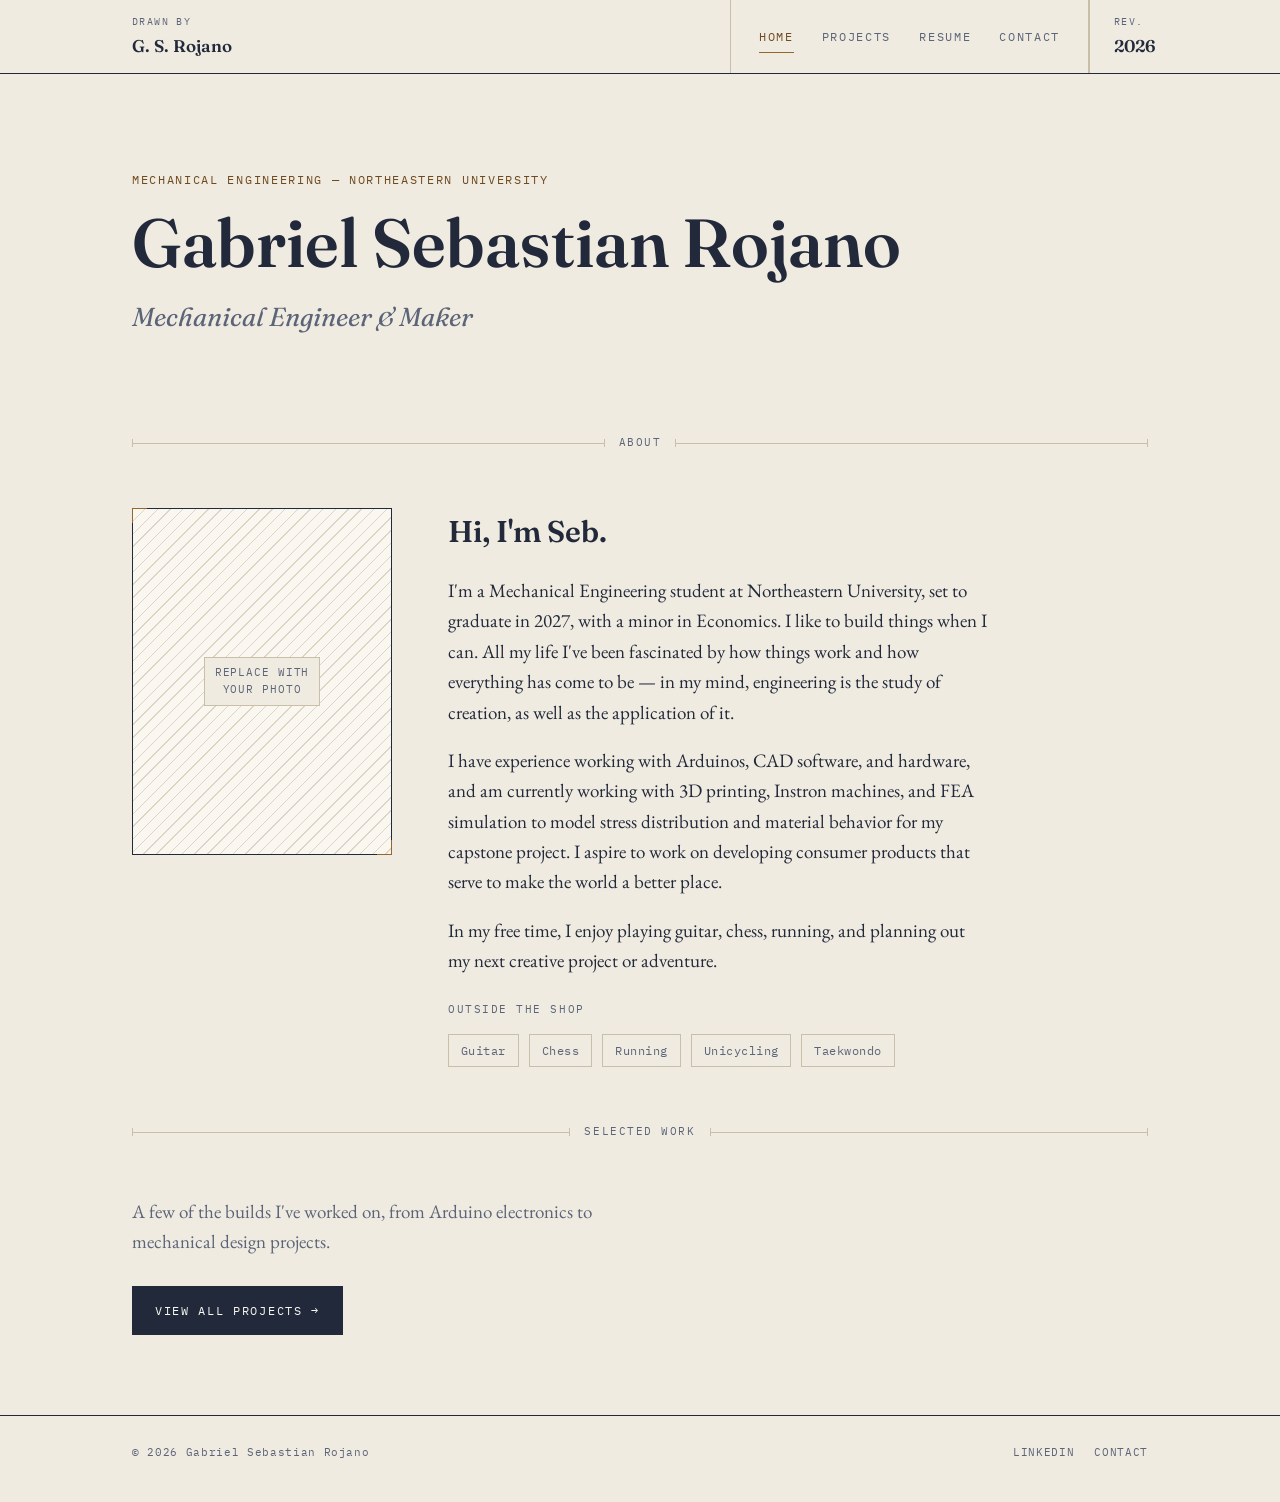
==== index.html @ d032fa63 "Add files via upload" ====
<!DOCTYPE html>
<html lang="en">
<head>
<meta charset="UTF-8">
<meta name="viewport" content="width=device-width, initial-scale=1.0">
<title>Gabriel Sebastian Rojano — Mechanical Engineer</title>
<meta name="description" content="Portfolio of Gabriel Sebastian Rojano, Mechanical Engineering student at Northeastern University.">
<link rel="stylesheet" href="styles.css">
</head>
<body>

<header class="titleblock">
  <div class="tb-grid">
    <div class="tb-cell">
      <span class="tb-label">Drawn by</span>
      <span class="tb-value">G. S. Rojano</span>
    </div>
    <nav class="tb-nav">
      <a href="index.html" class="active">Home</a>
      <a href="projects.html">Projects</a>
      <a href="resume.html">Resume</a>
      <a href="contact.html">Contact</a>
    </nav>
    <div class="tb-cell">
      <span class="tb-label">Rev.</span>
      <span class="tb-value">2026</span>
    </div>
  </div>
</header>

<main class="wrap">

  <section class="hero">
    <p class="eyebrow">Mechanical Engineering — Northeastern University</p>
    <h1>Gabriel Sebastian&nbsp;Rojano</h1>
    <p class="role">Mechanical Engineer &amp; Maker</p>
  </section>

  <div class="dim-divider">
    <span class="dim-line"></span>
    <span class="dim-label">About</span>
    <span class="dim-line"></span>
  </div>

  <section class="about-grid">
    <div class="frame">
      <span>Replace with<br>your photo</span>
    </div>
    <div class="about-copy">
      <h2>Hi, I'm Seb.</h2>
      <p>
        I'm a Mechanical Engineering student at Northeastern University, set to graduate in 2027,
        with a minor in Economics. I like to build things when I can. All my life I've been
        fascinated by how things work and how everything has come to be — in my mind, engineering
        is the study of creation, as well as the application of it.
      </p>
      <p>
        I have experience working with Arduinos, CAD software, and hardware, and am currently
        working with 3D printing, Instron machines, and FEA simulation to model stress distribution
        and material behavior for my capstone project. I aspire to work on developing consumer
        products that serve to make the world a better place.
      </p>
      <p>
        In my free time, I enjoy playing guitar, chess, running, and planning out my next creative
        project or adventure.
      </p>
      <div class="tags">
        <span class="tags-label">Outside the shop</span>
        <span class="tag">Guitar</span>
        <span class="tag">Chess</span>
        <span class="tag">Running</span>
        <span class="tag">Unicycling</span>
        <span class="tag">Taekwondo</span>
      </div>
    </div>
  </section>

  <div class="dim-divider">
    <span class="dim-line"></span>
    <span class="dim-label">Selected Work</span>
    <span class="dim-line"></span>
  </div>

  <section style="margin-bottom: 40px;">
    <p style="max-width: 60ch; color: var(--ink-soft); margin-bottom: 28px;">
      A few of the builds I've worked on, from Arduino electronics to mechanical design projects.
    </p>
    <a href="projects.html" class="btn">View all projects →</a>
  </section>

</main>

<footer>
  <div class="wrap">
    <p>© 2026 Gabriel Sebastian Rojano</p>
    <div class="footer-links">
      <a href="https://www.linkedin.com/in/sebastian-rojano" target="_blank" rel="noopener">LinkedIn</a>
      <a href="contact.html">Contact</a>
    </div>
  </div>
</footer>

</body>
</html>
---- styles.css ----
/* =========================================================
   Gabriel Sebastian Rojano — Portfolio
   Design direction: drafting-table elegance.
   Title-block navigation, dimension-line dividers, ledger tables.
   ========================================================= */

@import url('https://fonts.googleapis.com/css2?family=Fraunces:opsz,wght@9..144,400;9..144,500;9..144,600;9..144,700&family=EB+Garamond:ital,wght@0,400;0,500;0,600;1,400&family=IBM+Plex+Mono:wght@400;500&display=swap');

:root {
  /* --- Color tokens --- */
  --paper: #F0EBE0;        /* base linen background */
  --paper-light: #FAF7F0;  /* card / raised surface */
  --ink: #22293B;          /* primary text, deep navy-ink */
  --ink-soft: #5B6478;     /* secondary text */
  --line: #C9BFA8;         /* hairline rules, warm tan-grey */
  --line-soft: #DCD5C4;    /* faint rules */
  --brass: #93672E;        /* primary accent */
  --brass-dark: #6E4A1F;   /* accent hover / pressed */
  --burgundy: #6E2A34;     /* secondary accent, sparing use */

  /* --- Type tokens --- */
  --font-display: 'Fraunces', serif;
  --font-body: 'EB Garamond', serif;
  --font-mono: 'IBM Plex Mono', monospace;

  --tracking-label: 0.14em;
}

* { box-sizing: border-box; }

html {
  scroll-behavior: smooth;
}

@media (prefers-reduced-motion: reduce) {
  html { scroll-behavior: auto; }
  * { animation-duration: 0.01ms !important; transition-duration: 0.01ms !important; }
}

body {
  margin: 0;
  background: var(--paper);
  color: var(--ink);
  font-family: var(--font-body);
  font-size: 19px;
  line-height: 1.6;
  -webkit-font-smoothing: antialiased;
}

a {
  color: inherit;
  text-decoration: none;
}

img { max-width: 100%; display: block; }

.wrap {
  max-width: 1080px;
  margin: 0 auto;
  padding: 0 32px;
}

/* =========================================================
   Title-block header (signature nav element)
   ========================================================= */

.titleblock {
  border-bottom: 1.5px solid var(--ink);
  background: var(--paper);
  position: sticky;
  top: 0;
  z-index: 50;
}

.tb-grid {
  max-width: 1080px;
  margin: 0 auto;
  display: grid;
  grid-template-columns: 1fr auto auto;
  align-items: stretch;
}

.tb-cell {
  padding: 14px 24px;
  display: flex;
  flex-direction: column;
  justify-content: center;
  border-left: 1px solid var(--line);
}
.tb-cell:first-child { border-left: none; padding-left: 32px; }

.tb-label {
  font-family: var(--font-mono);
  font-size: 10px;
  letter-spacing: var(--tracking-label);
  color: var(--ink-soft);
  text-transform: uppercase;
  margin-bottom: 2px;
}

.tb-value {
  font-family: var(--font-display);
  font-size: 17px;
  font-weight: 600;
  color: var(--ink);
}

.tb-nav {
  display: flex;
  align-items: center;
  gap: 28px;
  padding: 0 28px;
  border-left: 1px solid var(--line);
  border-right: 1px solid var(--line);
}

.tb-nav a {
  font-family: var(--font-mono);
  font-size: 12px;
  letter-spacing: var(--tracking-label);
  text-transform: uppercase;
  color: var(--ink-soft);
  padding: 6px 0;
  border-bottom: 1px solid transparent;
  white-space: nowrap;
}

.tb-nav a:hover,
.tb-nav a.active {
  color: var(--brass-dark);
  border-bottom-color: var(--brass);
}

.tb-nav a:focus-visible,
a:focus-visible,
button:focus-visible,
input:focus-visible,
textarea:focus-visible {
  outline: 2px solid var(--brass);
  outline-offset: 3px;
}

@media (max-width: 720px) {
  .tb-grid { grid-template-columns: 1fr; }
  .tb-cell:first-child { padding: 14px 20px 6px; }
  .tb-nav {
    border-left: none;
    border-right: none;
    border-top: 1px solid var(--line);
    padding: 10px 20px;
    gap: 18px;
    flex-wrap: wrap;
  }
  .tb-cell:last-child { display: none; }
}

/* =========================================================
   Dimension-line divider (recurring signature motif)
   ========================================================= */

.dim-divider {
  display: flex;
  align-items: center;
  gap: 14px;
  margin: 56px 0;
  color: var(--ink-soft);
}

.dim-divider .dim-line {
  flex: 1;
  height: 1px;
  background: var(--line);
  position: relative;
}
.dim-divider .dim-line::before,
.dim-divider .dim-line::after {
  content: "";
  position: absolute;
  width: 1px;
  height: 8px;
  background: var(--line);
  top: -3.5px;
}
.dim-divider .dim-line::before { left: 0; }
.dim-divider .dim-line::after { right: 0; }

.dim-divider .dim-label {
  font-family: var(--font-mono);
  font-size: 11px;
  letter-spacing: var(--tracking-label);
  text-transform: uppercase;
  white-space: nowrap;
}

/* =========================================================
   Hero
   ========================================================= */

.hero {
  padding: 96px 0 40px;
}

.hero .eyebrow {
  font-family: var(--font-mono);
  font-size: 12px;
  letter-spacing: var(--tracking-label);
  text-transform: uppercase;
  color: var(--brass-dark);
  margin: 0 0 18px;
}

.hero h1 {
  font-family: var(--font-display);
  font-optical-sizing: auto;
  font-weight: 600;
  font-size: clamp(40px, 6vw, 68px);
  line-height: 1.05;
  margin: 0 0 18px;
  color: var(--ink);
}

.hero .role {
  font-family: var(--font-display);
  font-style: italic;
  font-weight: 400;
  font-size: clamp(20px, 2.6vw, 26px);
  color: var(--ink-soft);
  margin: 0;
}

/* =========================================================
   About
   ========================================================= */

.about-grid {
  display: grid;
  grid-template-columns: 260px 1fr;
  gap: 56px;
  align-items: start;
}

@media (max-width: 720px) {
  .about-grid { grid-template-columns: 1fr; gap: 32px; }
}

.frame {
  aspect-ratio: 3/4;
  border: 1.5px solid var(--ink);
  position: relative;
  background: repeating-linear-gradient(
    135deg,
    var(--paper-light) 0px,
    var(--paper-light) 8px,
    var(--line-soft) 8px,
    var(--line-soft) 9px
  );
  display: flex;
  align-items: center;
  justify-content: center;
  padding: 16px;
}

.frame::before,
.frame::after,
.frame .corner-tl,
.frame .corner-br {
  content: "";
  position: absolute;
  width: 14px;
  height: 14px;
  border: 1px solid var(--brass);
}
.frame::before { top: -1px; left: -1px; border-right: none; border-bottom: none; }
.frame::after { bottom: -1px; right: -1px; border-left: none; border-top: none; }

.frame span {
  font-family: var(--font-mono);
  font-size: 11px;
  text-align: center;
  color: var(--ink-soft);
  letter-spacing: 0.08em;
  text-transform: uppercase;
  background: var(--paper);
  padding: 6px 10px;
  border: 1px solid var(--line);
}

.about-copy h2,
.section-heading {
  font-family: var(--font-display);
  font-weight: 600;
  font-size: 30px;
  margin: 0 0 20px;
}

.about-copy p {
  margin: 0 0 18px;
  color: var(--ink);
  max-width: 60ch;
}

.tags {
  display: flex;
  flex-wrap: wrap;
  gap: 10px;
  margin-top: 24px;
}

.tags .tags-label {
  font-family: var(--font-mono);
  font-size: 11px;
  letter-spacing: var(--tracking-label);
  text-transform: uppercase;
  color: var(--ink-soft);
  width: 100%;
  margin-bottom: 6px;
}

.tag {
  font-family: var(--font-mono);
  font-size: 12px;
  padding: 6px 12px;
  border: 1px solid var(--line);
  color: var(--ink-soft);
  letter-spacing: 0.04em;
}

/* =========================================================
   Buttons / links
   ========================================================= */

.btn {
  display: inline-flex;
  align-items: center;
  gap: 10px;
  font-family: var(--font-mono);
  font-size: 12px;
  letter-spacing: var(--tracking-label);
  text-transform: uppercase;
  color: var(--paper-light);
  background: var(--ink);
  padding: 14px 22px;
  border: 1px solid var(--ink);
  transition: background 0.15s ease, color 0.15s ease;
}
.btn:hover { background: var(--brass-dark); border-color: var(--brass-dark); }

.btn-outline {
  color: var(--ink);
  background: transparent;
  border: 1px solid var(--ink);
}
.btn-outline:hover { color: var(--paper-light); background: var(--ink); }

.text-link {
  font-family: var(--font-mono);
  font-size: 12px;
  letter-spacing: var(--tracking-label);
  text-transform: uppercase;
  color: var(--brass-dark);
  border-bottom: 1px solid var(--brass);
  padding-bottom: 2px;
}
.text-link:hover { color: var(--burgundy); border-color: var(--burgundy); }

/* =========================================================
   Project grid ("sheets")
   ========================================================= */

.sheet-grid {
  display: grid;
  grid-template-columns: repeat(2, 1fr);
  gap: 28px;
}

@media (max-width: 720px) {
  .sheet-grid { grid-template-columns: 1fr; }
}

.sheet-card {
  border: 1.5px solid var(--ink);
  background: var(--paper-light);
  display: flex;
  flex-direction: column;
  transition: transform 0.15s ease, box-shadow 0.15s ease;
}

.sheet-card:hover {
  transform: translateY(-3px);
  box-shadow: 6px 6px 0 var(--line);
}

.sheet-head {
  display: flex;
  justify-content: space-between;
  align-items: center;
  padding: 12px 18px;
  border-bottom: 1px solid var(--line);
  font-family: var(--font-mono);
  font-size: 10px;
  letter-spacing: var(--tracking-label);
  text-transform: uppercase;
  color: var(--ink-soft);
}

.sheet-visual {
  aspect-ratio: 16/9;
  background: repeating-linear-gradient(
    45deg,
    var(--paper) 0px,
    var(--paper) 9px,
    var(--line-soft) 9px,
    var(--line-soft) 10px
  );
  display: flex;
  align-items: center;
  justify-content: center;
  border-bottom: 1px solid var(--line);
}

.sheet-visual span {
  font-family: var(--font-mono);
  font-size: 11px;
  color: var(--ink-soft);
  background: var(--paper-light);
  padding: 6px 12px;
  border: 1px solid var(--line);
  text-transform: uppercase;
  letter-spacing: 0.06em;
}

.sheet-body {
  padding: 22px 24px 26px;
  flex: 1;
  display: flex;
  flex-direction: column;
}

.sheet-body h3 {
  font-family: var(--font-display);
  font-size: 23px;
  font-weight: 600;
  margin: 0 0 10px;
}

.sheet-body p {
  color: var(--ink-soft);
  font-size: 17px;
  margin: 0 0 18px;
  flex: 1;
}

/* =========================================================
   Resume / ledger tables
   ========================================================= */

.ledger-block { margin-bottom: 48px; }

.ledger-block h2 {
  font-family: var(--font-display);
  font-size: 24px;
  font-weight: 600;
  margin: 0 0 4px;
}

.ledger-block .ledger-sub {
  font-family: var(--font-mono);
  font-size: 11px;
  letter-spacing: var(--tracking-label);
  text-transform: uppercase;
  color: var(--ink-soft);
  margin: 0 0 22px;
}

.ledger-row {
  display: grid;
  grid-template-columns: 170px 1fr;
  gap: 24px;
  padding: 20px 0;
  border-top: 1px solid var(--line-soft);
}
.ledger-row:first-of-type { border-top: 1px solid var(--ink); }

@media (max-width: 640px) {
  .ledger-row { grid-template-columns: 1fr; gap: 6px; }
}

.ledger-date {
  font-family: var(--font-mono);
  font-size: 12px;
  color: var(--ink-soft);
  letter-spacing: 0.03em;
  padding-top: 2px;
}

.ledger-main h3 {
  font-family: var(--font-display);
  font-weight: 600;
  font-size: 19px;
  margin: 0 0 2px;
}

.ledger-main .ledger-place {
  font-style: italic;
  color: var(--ink-soft);
  font-size: 16px;
  margin: 0 0 10px;
}

.ledger-main ul {
  margin: 0;
  padding-left: 20px;
}
.ledger-main li { margin-bottom: 6px; color: var(--ink); }

.skill-grid {
  display: grid;
  grid-template-columns: repeat(3, 1fr);
  gap: 24px;
}
@media (max-width: 640px) {
  .skill-grid { grid-template-columns: 1fr 1fr; }
}
.skill-cat .tags-label {
  font-family: var(--font-mono);
  font-size: 11px;
  letter-spacing: var(--tracking-label);
  text-transform: uppercase;
  color: var(--brass-dark);
  margin-bottom: 10px;
  display: block;
}
.skill-cat p { margin: 0; color: var(--ink); font-size: 17px; }

/* =========================================================
   Contact
   ========================================================= */

.contact-grid {
  display: grid;
  grid-template-columns: 1fr 300px;
  gap: 56px;
}
@media (max-width: 720px) {
  .contact-grid { grid-template-columns: 1fr; }
}

.field { margin-bottom: 26px; }

.field label {
  display: block;
  font-family: var(--font-mono);
  font-size: 11px;
  letter-spacing: var(--tracking-label);
  text-transform: uppercase;
  color: var(--ink-soft);
  margin-bottom: 8px;
}

.field input,
.field textarea {
  width: 100%;
  background: transparent;
  border: none;
  border-bottom: 1.5px solid var(--line);
  font-family: var(--font-body);
  font-size: 18px;
  color: var(--ink);
  padding: 8px 2px;
  font-style: italic;
}

.field input:focus,
.field textarea:focus {
  border-bottom-color: var(--brass);
}

.field textarea { resize: vertical; min-height: 110px; }

.contact-card {
  border: 1.5px solid var(--ink);
  padding: 26px;
  background: var(--paper-light);
  align-self: start;
}

.contact-card .tb-label { margin-bottom: 4px; }
.contact-card .contact-item { margin-bottom: 20px; }
.contact-card .contact-item:last-child { margin-bottom: 0; }
.contact-card .contact-item .tb-value { font-size: 15px; word-break: break-word; }

/* =========================================================
   Footer
   ========================================================= */

footer {
  border-top: 1.5px solid var(--ink);
  padding: 28px 0 40px;
  margin-top: 80px;
}

footer .wrap {
  display: flex;
  justify-content: space-between;
  align-items: center;
  flex-wrap: wrap;
  gap: 12px;
}

footer p {
  font-family: var(--font-mono);
  font-size: 11px;
  letter-spacing: 0.06em;
  color: var(--ink-soft);
  margin: 0;
}

footer .footer-links { display: flex; gap: 20px; }
footer .footer-links a {
  font-family: var(--font-mono);
  font-size: 11px;
  letter-spacing: 0.06em;
  color: var(--ink-soft);
  text-transform: uppercase;
}
footer .footer-links a:hover { color: var(--brass-dark); }

/* =========================================================
   Project detail pages
   ========================================================= */

.project-hero {
  padding: 48px 0 12px;
}

.project-hero .eyebrow-row {
  display: flex;
  justify-content: space-between;
  align-items: baseline;
  flex-wrap: wrap;
  gap: 8px;
  margin-bottom: 20px;
}

.project-hero h1 {
  font-family: var(--font-display);
  font-weight: 600;
  font-size: clamp(32px, 5vw, 50px);
  margin: 0 0 10px;
}

.project-hero .project-role {
  font-style: italic;
  color: var(--ink-soft);
  font-size: 19px;
  margin: 0;
}

.spec-strip {
  display: grid;
  grid-template-columns: repeat(4, 1fr);
  border: 1px solid var(--line);
  margin: 36px 0;
}
@media (max-width: 720px) {
  .spec-strip { grid-template-columns: repeat(2, 1fr); }
}
.spec-cell {
  padding: 16px 20px;
  border-left: 1px solid var(--line);
}
.spec-cell:first-child { border-left: none; }
@media (max-width: 720px) {
  .spec-cell:nth-child(2n+1) { border-left: none; }
  .spec-cell:nth-child(n+3) { border-top: 1px solid var(--line); }
}

.project-visual {
  aspect-ratio: 16/7;
  background: repeating-linear-gradient(
    45deg,
    var(--paper) 0px,
    var(--paper) 9px,
    var(--line-soft) 9px,
    var(--line-soft) 10px
  );
  border: 1.5px solid var(--ink);
  display: flex;
  align-items: center;
  justify-content: center;
  margin-bottom: 8px;
}
.project-visual span {
  font-family: var(--font-mono);
  font-size: 12px;
  color: var(--ink-soft);
  background: var(--paper-light);
  padding: 8px 14px;
  border: 1px solid var(--line);
  text-transform: uppercase;
  letter-spacing: 0.06em;
}
.visual-caption {
  font-family: var(--font-mono);
  font-size: 11px;
  color: var(--ink-soft);
  margin: 0 0 40px;
  text-align: center;
}

.project-body h2 {
  font-family: var(--font-display);
  font-weight: 600;
  font-size: 25px;
  margin: 40px 0 16px;
}
.project-body p { max-width: 68ch; margin: 0 0 16px; }
.project-body ul { max-width: 68ch; padding-left: 22px; }
.project-body li { margin-bottom: 8px; }

/* =========================================================
   Figure cards + media/text split (used on project detail pages
   featuring real report figures)
   ========================================================= */

.media-text-grid {
  display: grid;
  grid-template-columns: 1fr 1fr;
  gap: 48px;
  align-items: start;
  margin: 40px 0 8px;
}
@media (max-width: 800px) {
  .media-text-grid { grid-template-columns: 1fr; }
}

.figure-stack {
  display: flex;
  flex-direction: column;
  gap: 28px;
}

.figure-card {
  border: 1.5px solid var(--ink);
  background: var(--paper-light);
}

.figure-card img {
  width: 100%;
  display: block;
  border-bottom: 1px solid var(--line);
  background: #fff;
}

.figure-card-body {
  padding: 14px 18px 16px;
}

.figure-card-label {
  font-family: var(--font-mono);
  font-size: 10px;
  letter-spacing: var(--tracking-label);
  text-transform: uppercase;
  color: var(--brass-dark);
  margin: 0 0 6px;
}

.figure-card-caption {
  font-family: var(--font-body);
  font-style: italic;
  font-size: 15px;
  color: var(--ink-soft);
  margin: 0 0 12px;
}

.figure-card .text-link {
  font-size: 11px;
}

.project-text-col p {
  margin: 0 0 16px;
  max-width: 62ch;
}

.project-text-col .eyebrow {
  margin-top: 0;
}

/* =========================================================
   Photo gallery (real project photos)
   ========================================================= */

.photo-gallery {
  margin: 40px 0 8px;
}

.photo-hero {
  border: 1.5px solid var(--ink);
  background: var(--paper-light);
  margin-bottom: 20px;
}

.photo-hero img {
  width: 100%;
  display: block;
  border-bottom: 1px solid var(--line);
}

.photo-hero figcaption {
  padding: 12px 18px;
  font-family: var(--font-mono);
  font-size: 11px;
  letter-spacing: 0.04em;
  color: var(--ink-soft);
}

.photo-row {
  display: grid;
  grid-template-columns: repeat(2, 1fr);
  gap: 20px;
}
@media (max-width: 640px) {
  .photo-row { grid-template-columns: 1fr; }
}

.photo-row figure {
  margin: 0;
  border: 1.5px solid var(--ink);
  background: var(--paper-light);
}

.photo-row img {
  width: 100%;
  display: block;
  aspect-ratio: 4/3;
  object-fit: cover;
  border-bottom: 1px solid var(--line);
}

.photo-row figcaption {
  padding: 10px 16px;
  font-family: var(--font-mono);
  font-size: 11px;
  letter-spacing: 0.04em;
  color: var(--ink-soft);
}

.video-hero {
  border: 1.5px solid var(--ink);
  background: var(--paper-light);
  margin-bottom: 20px;
}

.video-hero video {
  width: 100%;
  display: block;
  border-bottom: 1px solid var(--line);
  background: #000;
}

.video-hero figcaption {
  padding: 12px 18px;
  font-family: var(--font-mono);
  font-size: 11px;
  letter-spacing: 0.04em;
  color: var(--ink-soft);
}

.photo-row figcaption em {
  color: var(--ink-soft);
  opacity: 0.75;
}

.writeup-link-row {
  display: flex;
  align-items: center;
  gap: 14px;
  margin: 24px 0 8px;
  flex-wrap: wrap;
}

.project-nav-links {
  display: flex;
  justify-content: space-between;
  margin: 60px 0 0;
  flex-wrap: wrap;
  gap: 16px;
}
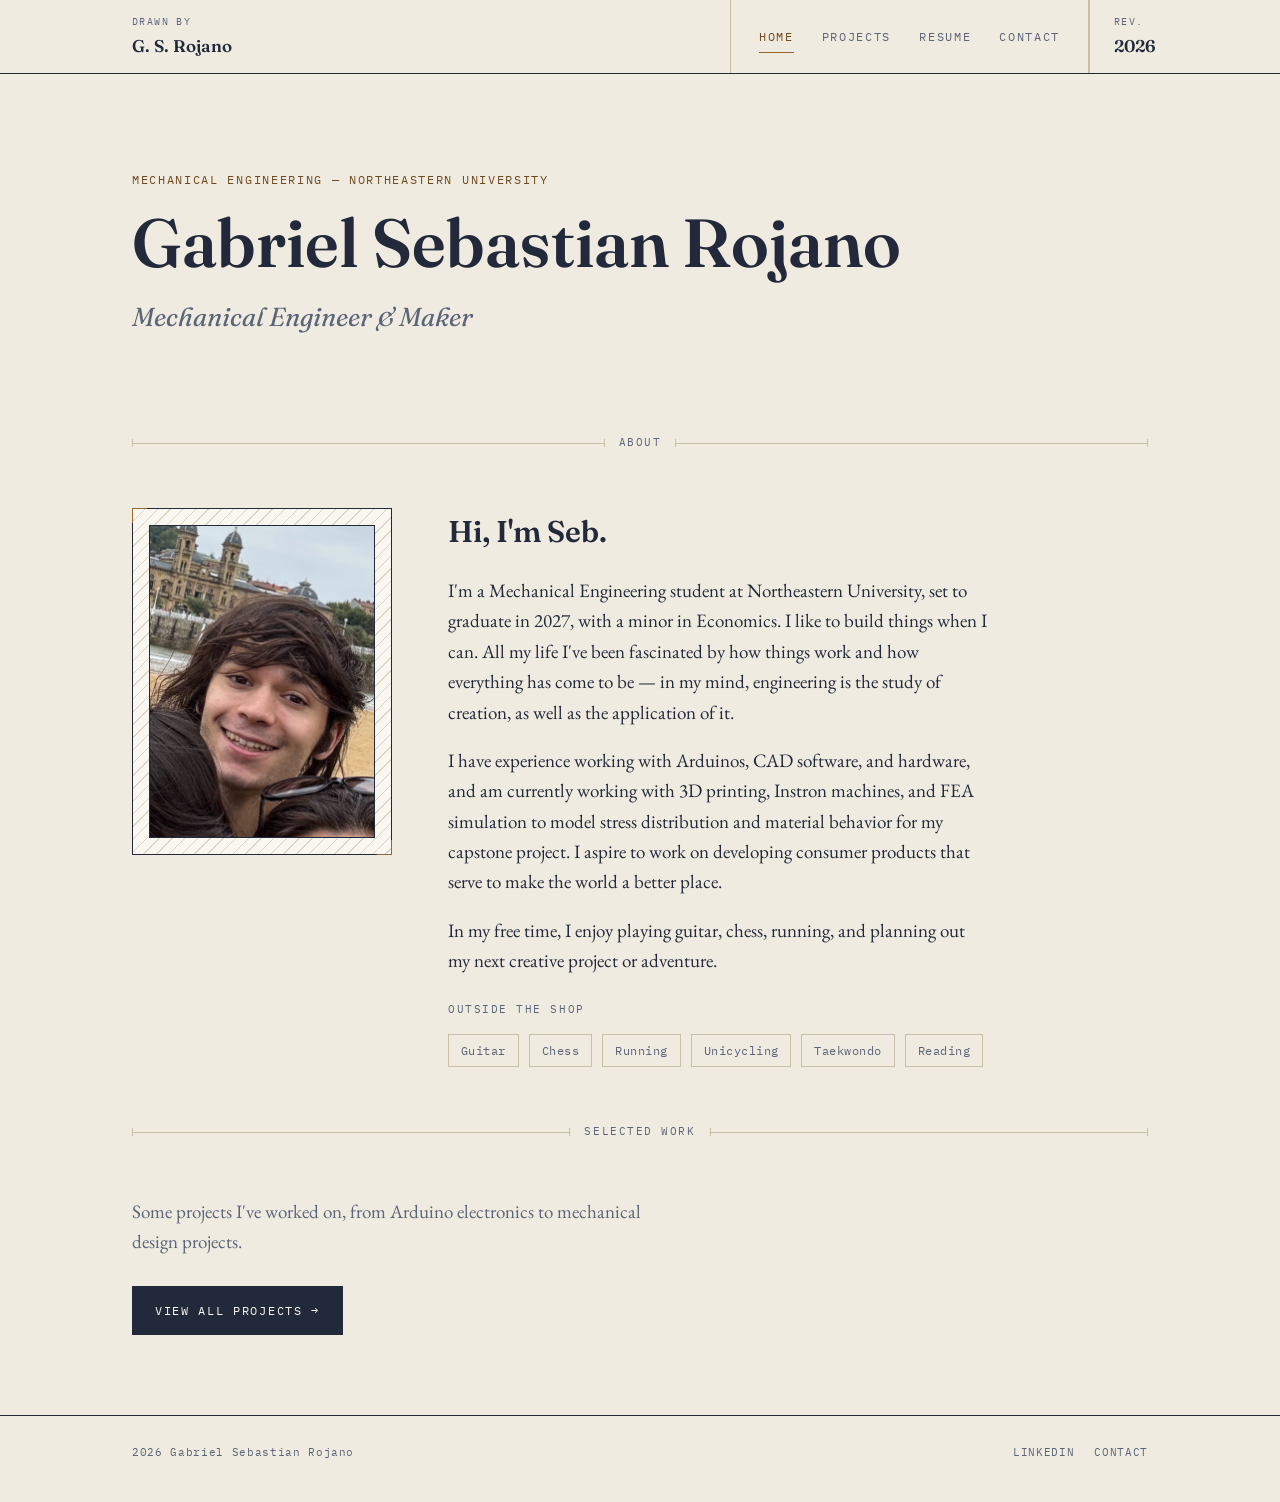
==== commit ce74f987: "Add files via upload" ====
--- a/index.html
+++ b/index.html
@@ -44,7 +44,7 @@
 
   <section class="about-grid">
     <div class="frame">
-      <span>Replace with<br>your photo</span>
+      <img src="seb-photo.jpg" alt="Gabriel Sebastian Rojano smiling on a beach">
     </div>
     <div class="about-copy">
       <h2>Hi, I'm Seb.</h2>
@@ -71,6 +71,7 @@
         <span class="tag">Running</span>
         <span class="tag">Unicycling</span>
         <span class="tag">Taekwondo</span>
+        <span class="tag">Reading</span>
       </div>
     </div>
   </section>
@@ -83,7 +84,7 @@
 
   <section style="margin-bottom: 40px;">
     <p style="max-width: 60ch; color: var(--ink-soft); margin-bottom: 28px;">
-      A few of the builds I've worked on, from Arduino electronics to mechanical design projects.
+      Some projects I've worked on, from Arduino electronics to mechanical design projects.
     </p>
     <a href="projects.html" class="btn">View all projects →</a>
   </section>
@@ -92,7 +93,7 @@
 
 <footer>
   <div class="wrap">
-    <p>© 2026 Gabriel Sebastian Rojano</p>
+    <p>2026 Gabriel Sebastian Rojano</p>
     <div class="footer-links">
       <a href="https://www.linkedin.com/in/sebastian-rojano" target="_blank" rel="noopener">LinkedIn</a>
       <a href="contact.html">Contact</a>
--- a/styles.css
+++ b/styles.css
@@ -273,6 +273,15 @@
 .frame::before { top: -1px; left: -1px; border-right: none; border-bottom: none; }
 .frame::after { bottom: -1px; right: -1px; border-left: none; border-top: none; }
 
+.frame img {
+  width: 100%;
+  height: 100%;
+  object-fit: cover;
+  object-position: top center;
+  display: block;
+  border: 1px solid var(--ink);
+}
+
 .frame span {
   font-family: var(--font-mono);
   font-size: 11px;
@@ -577,6 +586,16 @@
 
 .field textarea { resize: vertical; min-height: 110px; }
 
+.form-card {
+  border: 1.5px solid var(--ink);
+  padding: 26px;
+  background: var(--paper-light);
+}
+
+.form-card form .field:last-of-type {
+  margin-bottom: 20px;
+}
+
 .contact-card {
   border: 1.5px solid var(--ink);
   padding: 26px;
@@ -858,6 +877,31 @@
   background: #000;
 }
 
+.video-hero.video-vertical {
+  max-width: 380px;
+  margin-left: auto;
+  margin-right: auto;
+}
+
+.yt-embed-wrap {
+  position: relative;
+  width: 100%;
+  aspect-ratio: 9 / 16;
+  border-bottom: 1px solid var(--line);
+  overflow: hidden;
+  background: #000;
+}
+
+.yt-embed-wrap iframe {
+  position: absolute;
+  top: 0;
+  left: 0;
+  width: 100%;
+  height: 100%;
+  border: 0;
+  display: block;
+}
+
 .video-hero figcaption {
   padding: 12px 18px;
   font-family: var(--font-mono);
